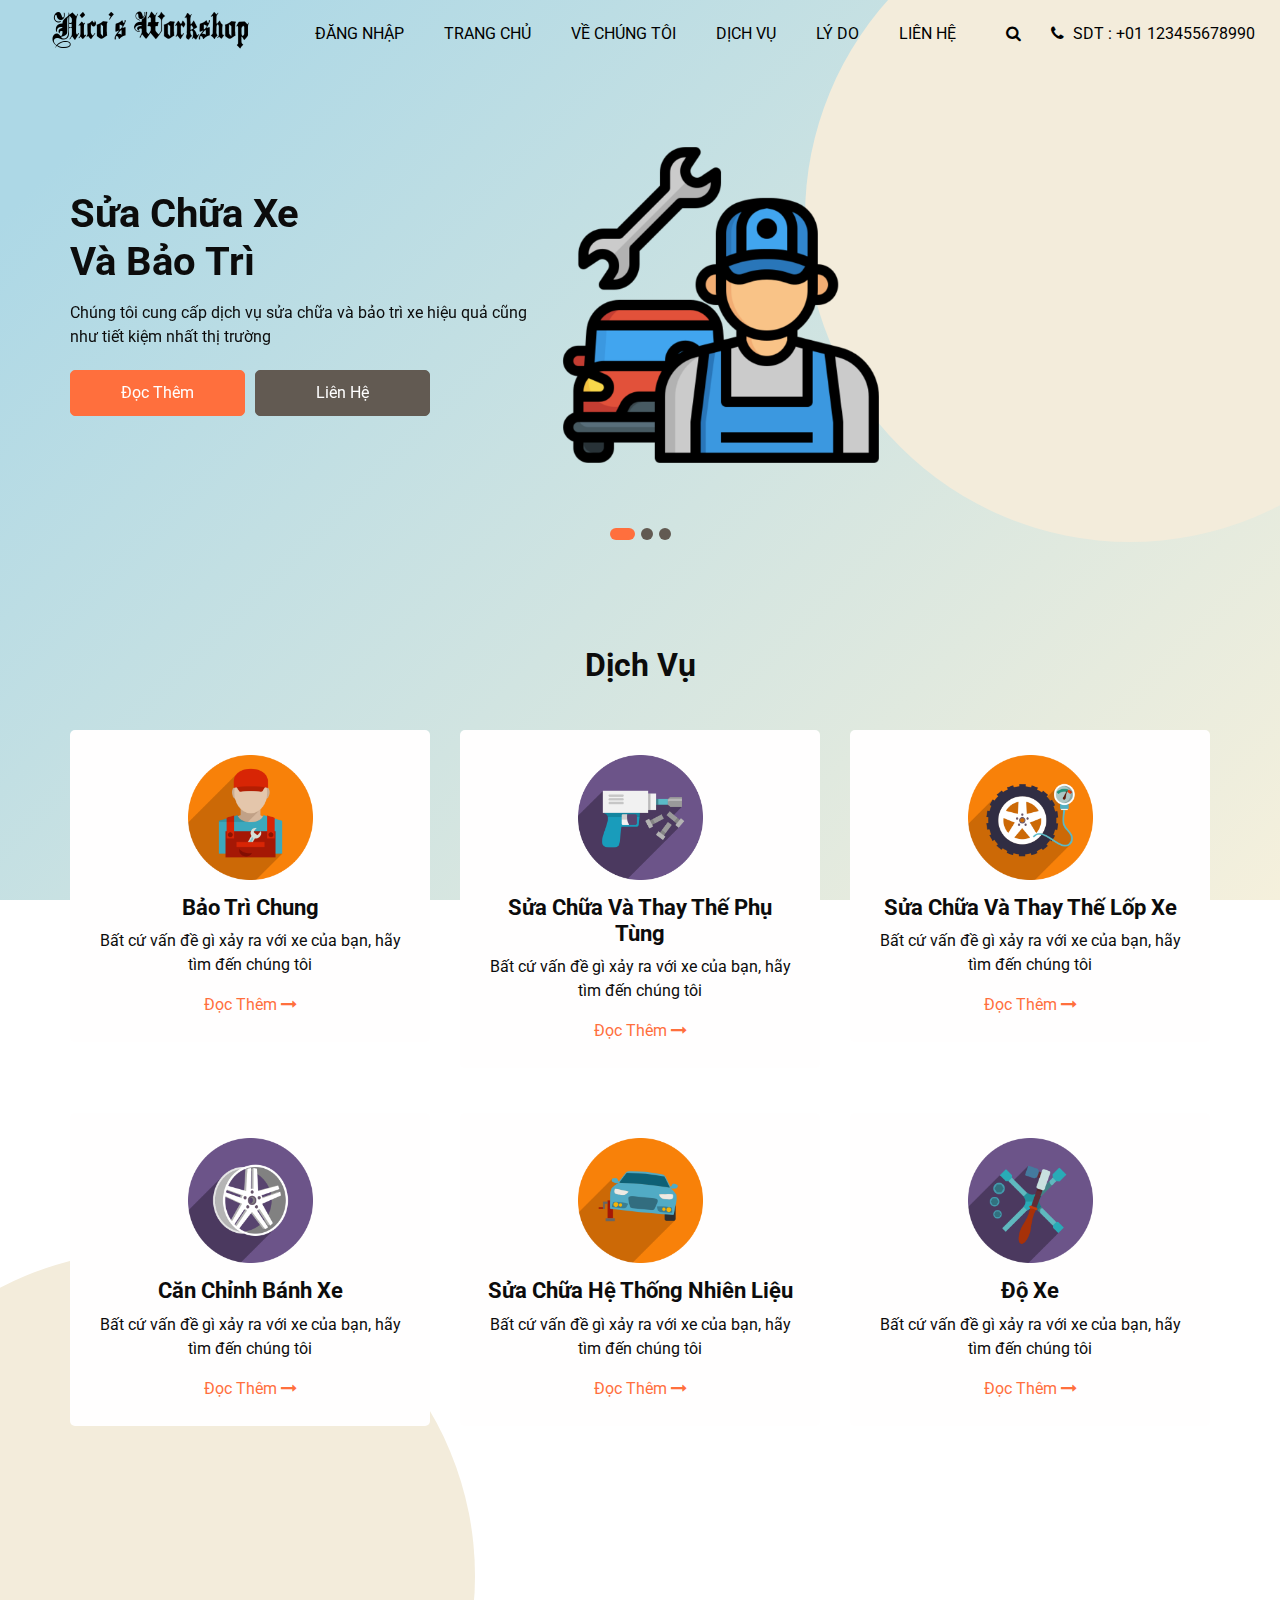
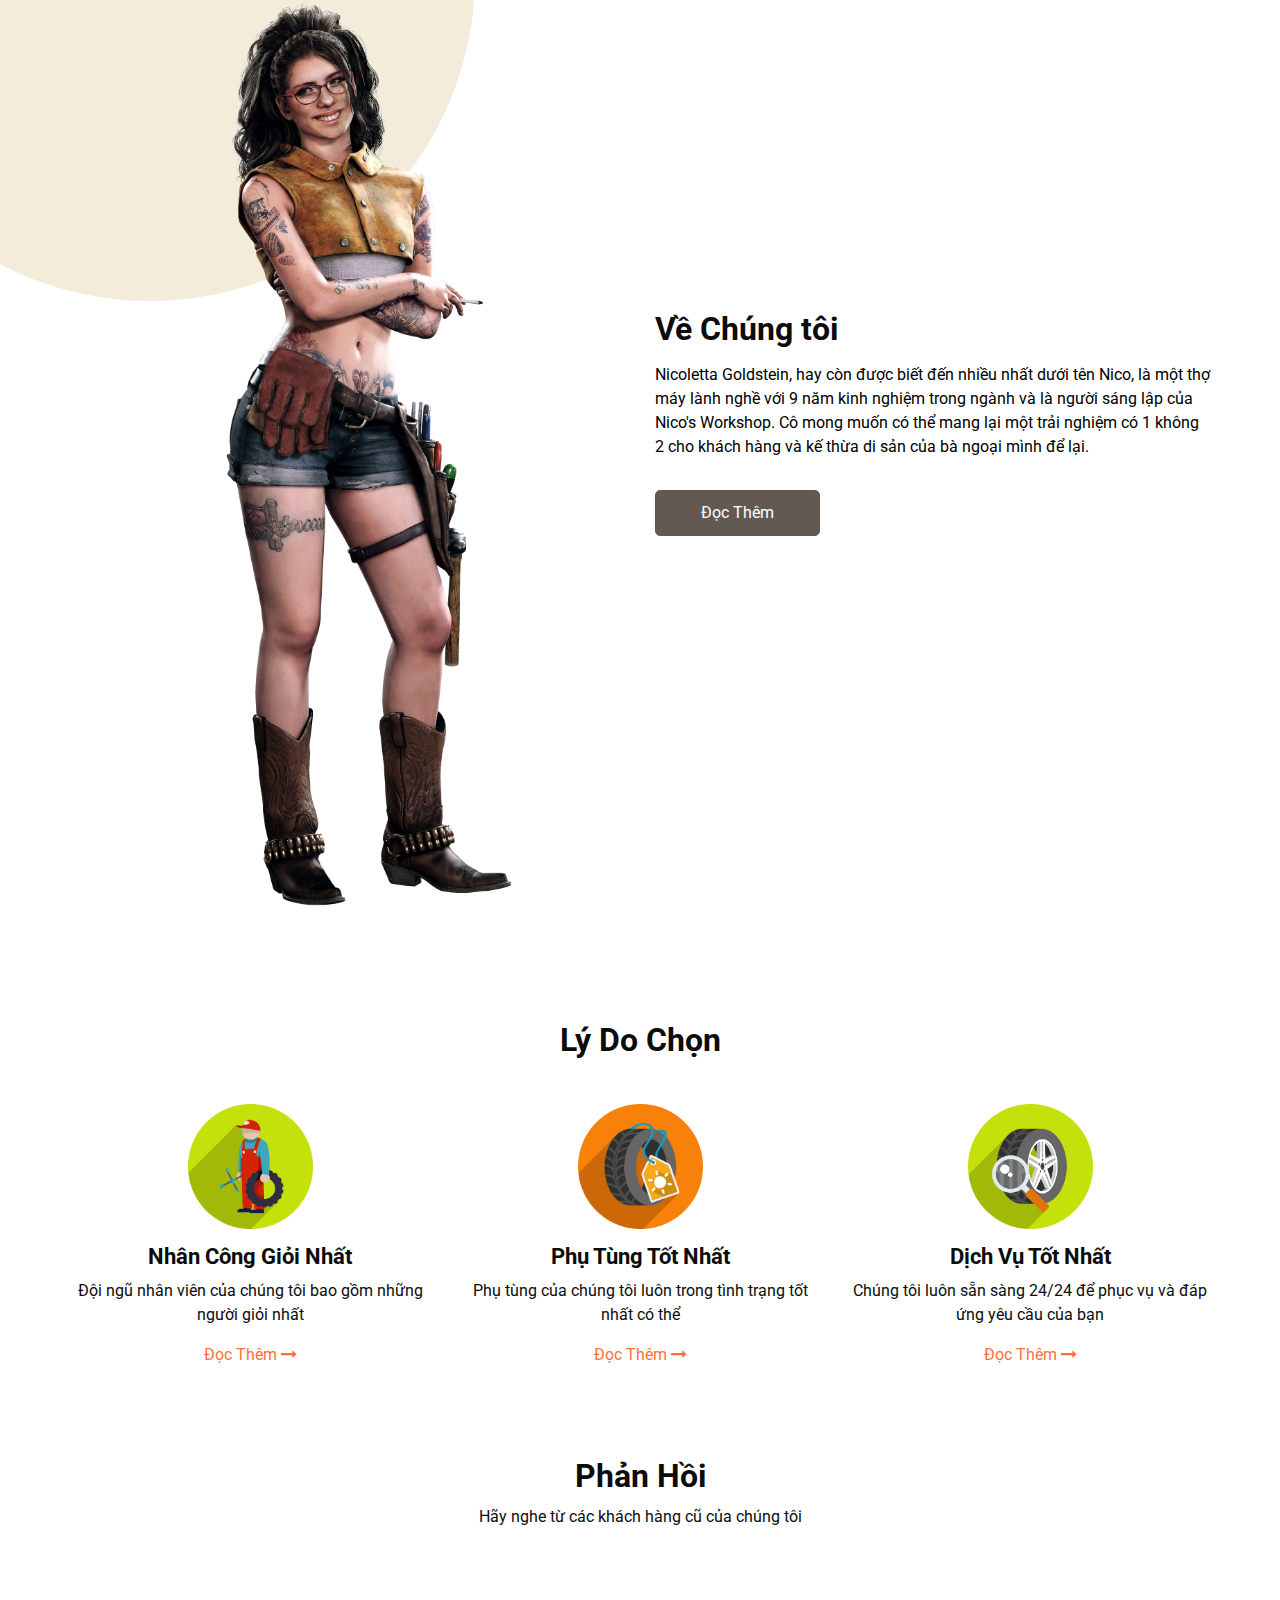
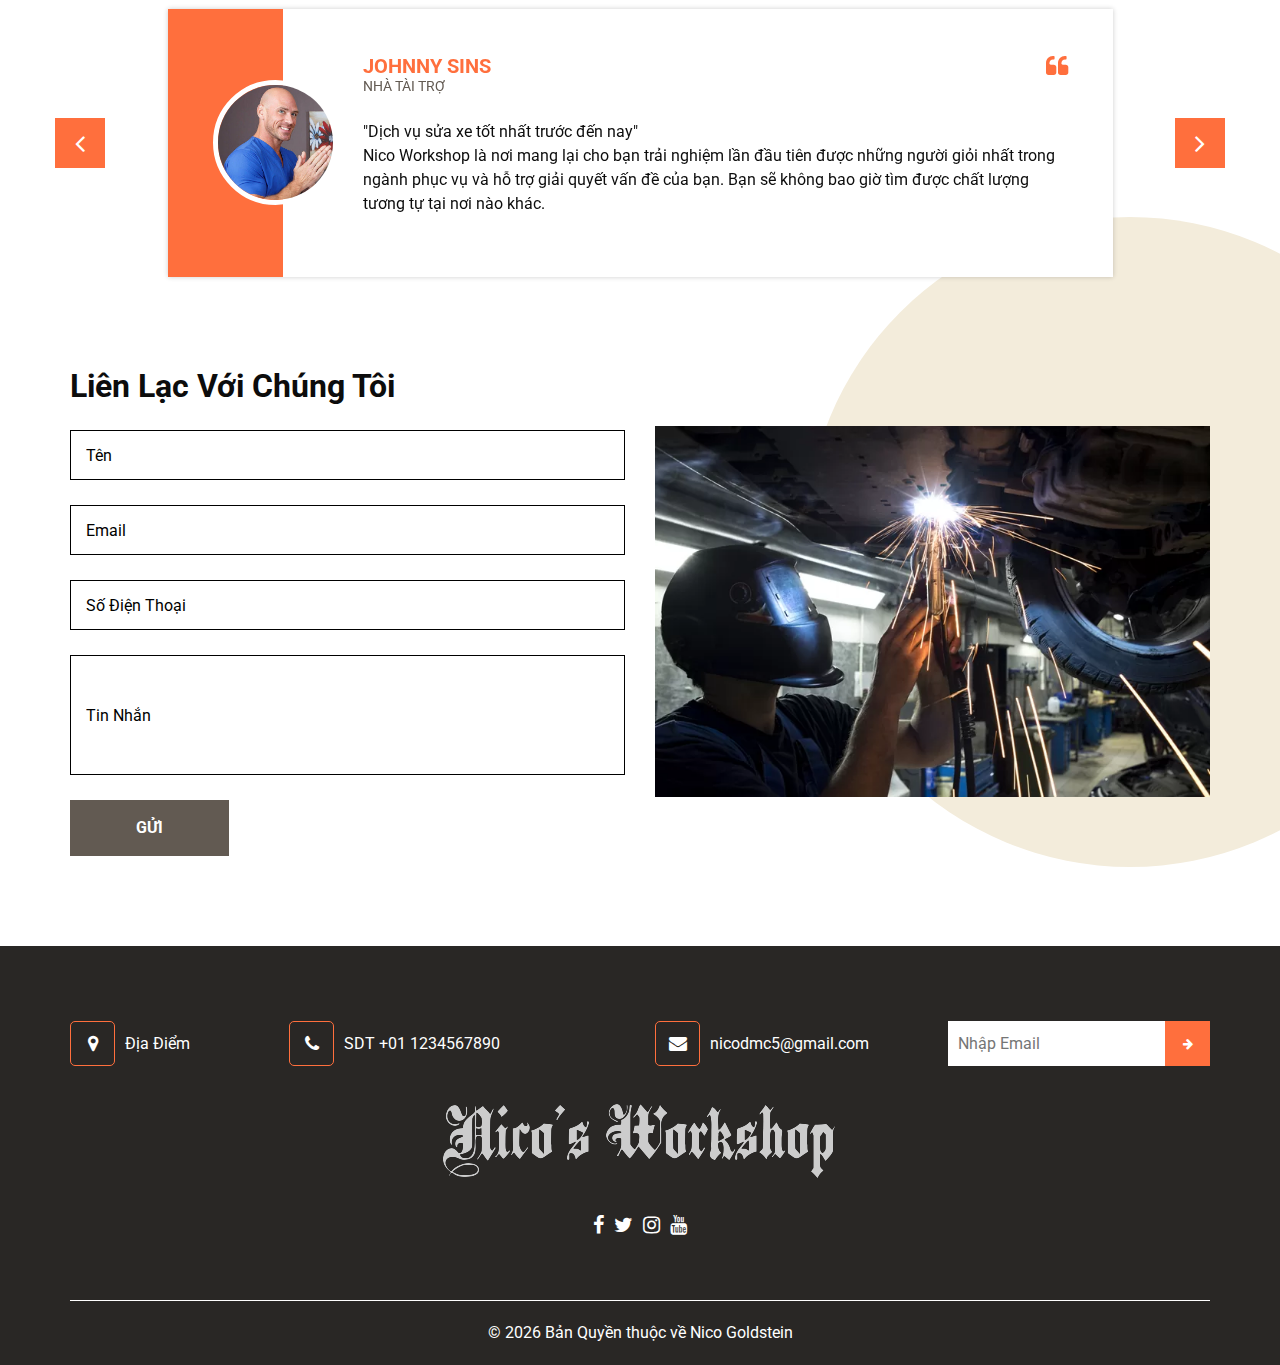
==== index.html @ 7f4632f2 "Bruh" ====
<!DOCTYPE html>
<html>

<head>
  <meta charset="utf-8" />
  <meta name="viewport" content="width=device-width, initial-scale=1, shrink-to-fit=no" />
  <link rel="icon" href="images/fevicon.png" type="image/gif" />
  <meta name="keywords" content="" />
  <meta name="description" content="" />
  <meta name="author" content="" />

  <title>Nico's Workshop</title>


  <link rel="stylesheet" type="text/css" href="css/bootstrap.css" />
  <link href="https://fonts.googleapis.com/css2?family=Roboto:wght@400;500;700;900&display=swap" rel="stylesheet">
  <link href="css/font-awesome.min.css" rel="stylesheet" />
  <link href="css/style.css" rel="stylesheet" />
  <link href="css/responsive.css" rel="stylesheet" />

</head>

<body>
  <header class="header_section">
    <div class="container-fluid">
      <nav class="navbar navbar-expand-lg custom_nav-container ">
        <a class="navbar-brand" href="index.html">
          <a href="index.html"><img src="images/NicoLogo.png" alt="" /></a>
        </a>

        <button class="navbar-toggler" type="button" data-toggle="collapse" data-target="#navbarSupportedContent"
          aria-controls="navbarSupportedContent" aria-expanded="false" aria-label="Toggle navigation">
          <span class=""> </span>
        </button>

        <div class="collapse navbar-collapse" id="navbarSupportedContent">
          <ul class="navbar-nav  ml-auto">
            <li class="nav-item">
              <a class="nav-link" href="login.html"> Đăng Nhập </a>
            </li>
            <li class="nav-item active">
              <a class="nav-link" href="index.html">Trang Chủ <span class="sr-only">(current)</span></a>
            </li>
            <li class="nav-item">
              <a class="nav-link" href="about.html"> Về Chúng Tôi</a>
            </li>
            <li class="nav-item">
              <a class="nav-link" href="service.html">Dịch Vụ</a>
            </li>
            <li class="nav-item">
              <a class="nav-link" href="why.html">Lý do</a>
            </li>
            <li class="nav-item">
              <a class="nav-link" href="contact.html">Liên Hệ</a>
            </li>
          </ul>
          <div class="quote_btn-container">
            <form class="form-inline">
              <button class="btn   nav_search-btn" type="submit">
                <i class="fa fa-search" aria-hidden="true"></i>
              </button>
            </form>
            <a href="">
              <i class="fa fa-phone" aria-hidden="true"></i>
              <span>
                SDT : +01 123455678990
              </span>
            </a>
          </div>
        </div>
      </nav>
    </div>
  </header>
  <section class="slider_section ">
    <div id="customCarousel1" class="carousel slide" data-ride="carousel">
      <div class="carousel-inner">
        <div class="carousel-item active">
          <div class="container ">
            <div class="row">
              <div class="col-md-6 col-lg-5">
                <div class="detail-box">
                  <h1>
                    Sửa Chữa Xe <br>
                    Và Bảo Trì
                  </h1>
                  <p>
                    Chúng tôi cung cấp dịch vụ sửa chữa và bảo trì xe hiệu quả cũng như tiết kiệm nhất thị trường </p>
                  <div class="btn-box">
                    <a href="popup.html" class="btn-1">
                     Đọc Thêm
                    </a>
                    <a href="" class="btn-2">
                      Liên Hệ
                    </a>
                  </div>
                </div>
              </div>
              <div class="col-md-6 col-lg-7">
                <div class="img-box">
                  <img src="images/technician.png" alt="">
                </div>
              </div>
            </div>
          </div>
        </div>
        <div class="carousel-item">
          <div class="container ">
            <div class="row">
              <div class="col-md-6 col-lg-5">
                <div class="detail-box">
                  <h1>
                  Rửa Xe

                  </h1>
                  <p>
                    Chúng tôi cung cấp dịch vụ rửa xe hiệu quả cũng như tiết kiệm nhất thị trường </p>
                  <div class="btn-box">
                    <a href="popup.html" class="btn-1">
                     Đọc Thêm
                    </a>
                    <a href="contact.html" class="btn-2">
                      Liên Hệ
                    </a>
                  </div>
                </div>
              </div>
              <div class="col-md-6 col-lg-7">
                <div class="img-box">
                  <img src="images/car-wash.png" alt="">
                </div>
              </div>
            </div>
          </div>
        </div>
        <div class="carousel-item">
          <div class="container ">
            <div class="row">
              <div class="col-md-6 col-lg-5">
                <div class="detail-box">
                  <h1>
                   Nâng Cấp Và Kéo Xe
                  </h1>
                  <p>
                    Chúng tôi cung cấp dịch vụ nâng cấp và kéo xe hiệu quả cũng như tiết kiệm nhất thị trường </p>
                  <div class="btn-box">
                    <a href="popup.html" class="btn-1">
                     Đọc Thêm
                    </a>
                    <a href="contact.html" class="btn-2">
                      Liên Hệ
                    </a>
                  </div>
                </div>
              </div>
              <div class="col-md-6 col-lg-7">
                <div class="img-box">
                  <img src="images/tow-truck.png" alt="">
                </div>
              </div>
            </div>
          </div>
        </div>
      </div>
      <ol class="carousel-indicators">
        <li data-target="#customCarousel1" data-slide-to="0" class="active"></li>
        <li data-target="#customCarousel1" data-slide-to="1"></li>
        <li data-target="#customCarousel1" data-slide-to="2"></li>
      </ol>
    </div>
  </section>
  <section class="service_section ">
    <div class="container">
      <div class="heading_container heading_center">
        <h2>
          Dịch Vụ
        </h2>
      </div>
    </div>
    <div class="container ">
      <div class="row">
        <div class="col-md-6 col-lg-4">
          <div class="box ">
            <div class="img-box">
              <img src="images/s1.png" alt="">
            </div>
            <div class="detail-box">
              <h4>
                Bảo Trì Chung
              </h4>
              <p>
               Bất cứ vấn đề gì xảy ra với xe của bạn, hãy tìm đến chúng tôi
              </p>
              <a href="popup.html">
               Đọc Thêm
                <i class="fa fa-long-arrow-right" aria-hidden="true"></i>

              </a>
            </div>
          </div>
        </div>
        <div class="col-md-6 col-lg-4">
          <div class="box ">
            <div class="img-box">
              <img src="images/s2.png" alt="">
            </div>
            <div class="detail-box">
              <h4>
                Sửa Chữa Và Thay Thế Phụ Tùng
              </h4>
              <p>
               Bất cứ vấn đề gì xảy ra với xe của bạn, hãy tìm đến chúng tôi
              </p>
              <a href="popup.html">
               Đọc Thêm
                <i class="fa fa-long-arrow-right" aria-hidden="true"></i>

              </a>
            </div>
          </div>
        </div>
        <div class="col-md-6 col-lg-4 ">
          <div class="box ">
            <div class="img-box">
              <img src="images/s3.png" alt="">
            </div>
            <div class="detail-box">
              <h4>
                Sửa Chữa Và Thay Thế Lốp Xe
              </h4>
              <p>
               Bất cứ vấn đề gì xảy ra với xe của bạn, hãy tìm đến chúng tôi
              </p>
              <a href="popup.html">
               Đọc Thêm
                <i class="fa fa-long-arrow-right" aria-hidden="true"></i>
              </a>
            </div>
          </div>
        </div>
        <div class="col-md-6 col-lg-4">
          <div class="box ">
            <div class="img-box">
              <img src="images/s4.png" alt="">
            </div>
            <div class="detail-box">
              <h4>
                Căn Chỉnh Bánh Xe
              </h4>
              <p>
               Bất cứ vấn đề gì xảy ra với xe của bạn, hãy tìm đến chúng tôi
              </p>
              <a href="popup.html">
               Đọc Thêm
                <i class="fa fa-long-arrow-right" aria-hidden="true"></i>

              </a>
            </div>
          </div>
        </div>
        <div class="col-md-6 col-lg-4">
          <div class="box ">
            <div class="img-box">
              <img src="images/s5.png" alt="">
            </div>
            <div class="detail-box">
              <h4>
               Sửa Chữa Hệ Thống Nhiên Liệu
              </h4>
              <p>
               Bất cứ vấn đề gì xảy ra với xe của bạn, hãy tìm đến chúng tôi
              </p>
              <a href="popup.html">
               Đọc Thêm
                <i class="fa fa-long-arrow-right" aria-hidden="true"></i>
              </a>
            </div>
          </div>
        </div>
        <div class="col-md-6 col-lg-4">
          <div class="box ">
            <div class="img-box">
              <img src="images/s6.png" alt="">
            </div>
            <div class="detail-box">
              <h4>
                Độ Xe
              </h4>
              <p>
               Bất cứ vấn đề gì xảy ra với xe của bạn, hãy tìm đến chúng tôi
              </p>
              <a href="popup.html">
               Đọc Thêm
                <i class="fa fa-long-arrow-right" aria-hidden="true"></i>
              </a>
            </div>
          </div>
        </div>
      </div>
    </div>
  </section>
  <section class="about_section layout_padding">
    <div class="container  ">
      <div class="row">
        <div class="col-md-6 ">
          <div class="img-box">
            <img src="images/NicoAbout.png" alt="">
          </div>
        </div>
        <div class="col-md-6">
          <div class="detail-box">
            <div class="heading_container">
              <h2>
                Về Chúng tôi
              </h2>
            </div>
            <p>
              Nicoletta Goldstein, hay còn được biết đến nhiều nhất dưới tên Nico, là một thợ máy lành nghề với 9 năm kinh nghiệm trong ngành và là người sáng lập của Nico's Workshop. Cô mong muốn có thể mang lại một trải nghiệm có 1 không 2 cho khách hàng và kế thừa di sản của bà ngoại mình để lại. </p>
            <a href="about.html">
             Đọc Thêm
            </a>
          </div>
        </div>
      </div>
    </div>
  </section>
  <section class="why_section ">
    <div class="container">
      <div class="heading_container heading_center">
        <h2>
          Lý Do Chọn
        </h2>
      </div>
    </div>
    <div class="container ">
      <div class="row">
        <div class="col-md-6 col-lg-4 mx-auto">
          <div class="box ">
            <div class="img-box">
              <img src="images/w1.png" alt="">
            </div>
            <div class="detail-box">
              <h4>
               Nhân Công Giỏi Nhất
              </h4>
              <p>
               Đội ngũ nhân viên của chúng tôi bao gồm những người giỏi nhất
              </p>
              <a href="why.html">
               Đọc Thêm
                <i class="fa fa-long-arrow-right" aria-hidden="true"></i>
              </a>
            </div>
          </div>
        </div>
        <div class="col-md-6 col-lg-4 mx-auto ">
          <div class="box ">
            <div class="img-box">
              <img src="images/w2.png" alt="">
            </div>
            <div class="detail-box">
              <h4>
               Phụ Tùng Tốt Nhất
              </h4>
              <p>
               Phụ tùng của chúng tôi luôn trong tình trạng tốt nhất có thể
              </p>
              <a href="why.html">
               Đọc Thêm
                <i class="fa fa-long-arrow-right" aria-hidden="true"></i>
              </a>
            </div>
          </div>
        </div>
        <div class="col-md-6 col-lg-4 mx-auto">
          <div class="box ">
            <div class="img-box">
              <img src="images/w3.png" alt="">
            </div>
            <div class="detail-box">
              <h4>
                Dịch Vụ Tốt Nhất
              </h4>
              <p>
               Chúng tôi luôn sẵn sàng 24/24 để phục vụ và đáp ứng yêu cầu của bạn
              </p>
              <a href="why.html">
               Đọc Thêm
                <i class="fa fa-long-arrow-right" aria-hidden="true"></i>
              </a>
            </div>
          </div>
        </div>
      </div>
    </div>
  </section>
  <section class="client_section layout_padding">
    <div class="container">
      <div class="heading_container heading_center">
        <h2>
          Phản Hồi
        </h2>
        <p>
          Hãy nghe từ các khách hàng cũ của chúng tôi
        </p>
      </div>
    </div>
    <div class="container px-0">
      <div id="customCarousel2" class="carousel  slide" data-ride="carousel">
        <div class="carousel-inner">
          <div class="carousel-item active">
            <div class="container">
              <div class="row">
                <div class="col-lg-10 mx-auto">
                  <div class="box">
                    <div class="img-box">
                      <img src="images/johnny-sins.jpg" alt="">
                    </div>
                    <div class="detail-box">
                      <div class="client_info">
                        <div class="client_name">
                          <h5>
                            Johnny Sins
                          </h5>
                          <h6>
                            Nhà Tài Trợ
                          </h6>
                        </div>
                        <i class="fa fa-quote-left" aria-hidden="true"></i>
                      </div>
                      <p>
                        "Dịch vụ sửa xe tốt nhất trước đến nay"<br>
                        Nico Workshop là nơi mang lại cho bạn trải nghiệm lần đầu tiên được những người giỏi nhất trong ngành phục vụ và hỗ trợ giải quyết vấn đề của bạn. Bạn sẽ không bao giờ tìm được chất lượng tương tự tại nơi nào khác.
                      </p>
                    </div>
                  </div>
                </div>
              </div>
            </div>
          </div>
          <div class="carousel-item">
            <div class="container">
              <div class="row">
                <div class="col-md-10 mx-auto">
                  <div class="box">
                    <div class="img-box">
                      <img src="images/vin_diesel.jpg" alt="">
                    </div>
                    <div class="detail-box">
                      <div class="client_info">
                        <div class="client_name">
                          <h5>
                            Vin Diesel
                          </h5>
                          <h6>
                            Khách Hàng
                          </h6>
                        </div>
                        <i class="fa fa-quote-left" aria-hidden="true"></i>
                      </div>
                      <p>
                        "Thân thiện như gia đình" <br>
                        Nico Workshop là nơi mang lại cho bạn trải nghiệm lần đầu tiên được những người giỏi nhất trong ngành phục vụ và hỗ trợ giải quyết vấn đề của bạn. Bạn sẽ không bao giờ tìm được chất lượng tương tự tại nơi nào khác.
                      </p>
                    </div>
                  </div>
                </div>
              </div>
            </div>
          </div>
          <div class="carousel-item">
            <div class="container">
              <div class="row">
                <div class="col-md-10 mx-auto">
                  <div class="box">
                    <div class="img-box">
                      <img src="images/taylor-swift.webp" alt="">
                    </div>
                    <div class="detail-box">
                      <div class="client_info">
                        <div class="client_name">
                          <h5>
                            Taylor Swift
                          </h5>
                          <h6>
                           Khách Hàng
                          </h6>
                        </div>
                        <i class="fa fa-quote-left" aria-hidden="true"></i>
                      </div>
                      <p>
                        "Cả bạn trai cũ của tôi cũng yêu nơi này"<br>
                        Nico Workshop là nơi mang lại cho bạn trải nghiệm lần đầu tiên được những người giỏi nhất trong ngành phục vụ và hỗ trợ giải quyết vấn đề của bạn. Bạn sẽ không bao giờ tìm được chất lượng tương tự tại nơi nào khác.
                      </p>
                    </div>
                  </div>
                </div>
              </div>
            </div>
          </div>
        </div>
        <div class="carousel_btn-box">
          <a class="carousel-control-prev" href="#customCarousel2" role="button" data-slide="prev">
            <i class="fa fa-angle-left" aria-hidden="true"></i>
            <span class="sr-only">Previous</span>
          </a>
          <a class="carousel-control-next" href="#customCarousel2" role="button" data-slide="next">
            <i class="fa fa-angle-right" aria-hidden="true"></i>
            <span class="sr-only">Next</span>
          </a>
        </div>
      </div>
    </div>
  </section>
  <section class="contact_section layout_padding-bottom">
    <div class="container">
      <div class="row">
        <div class="col-md-6">
          <div class="form_container">
            <div class="heading_container ">
              <h2>
              Liên Lạc Với Chúng Tôi
              </h2>
            </div>
            <form onsubmit="submitContactForm()" action="contact.html">
              <div>
                <input type="text" placeholder="Tên" />
              </div>
              <div>
                <input type="email" placeholder="Email" />
              </div>
              <div>
                <input type="text" placeholder="Số Điện Thoại" />
              </div>
              <div>
                <input type="text" class="message-box" placeholder="Tin Nhắn" />
              </div>
              <div class="btn_box ">
                <button>
                  GỬI
                </button>
              </div>
            </form>
          </div>
        </div>
        <div class="col-md-6">
          <div class="img-box">
            <img src="images/contact-img.webp" alt="">
          </div>
        </div>
      </div>
    </div>
  </section>
  <section class="info_section ">
    <div class="info_container ">
      <div class="container">
        <div class="row">
          <div class="col-lg-9">
            <div class="info_contact ">
              <div class="row">
                <div class="col-md-3">
                 <a onclick="getlocation();"class="link-box">
                    <i class="fa fa-map-marker" aria-hidden="true"></i>
                    <span>
                      Địa Điểm
                    </span>
                  </a>
                </div>
                <div class="col-md-5">
                  <a href="#" class="link-box">
                    <i class="fa fa-phone" aria-hidden="true"></i>
                    <span>
                      SDT +01 1234567890
                    </span>
                  </a>
                </div>
                <div class="col-md-4">
                  <a href="#" class="link-box">
                    <i class="fa fa-envelope" aria-hidden="true"></i>
                    <span>
                      nicodmc5@gmail.com
                    </span>
                  </a>
                </div>
              </div>
            </div>
          </div>
          <div class="col-md-5  col-lg-3 mx-auto">
            <div class="info_form ">
              <form action="#">
                <input type="email" placeholder="Nhập Email" />
                <button>
                  <i class="fa fa-arrow-right" aria-hidden="true"></i>
                </button>
              </form>
            </div>
          </div>
        </div>
        <div class="info_logo">
          <a class="navbar-brand" href="index.html">
            <a href="#"><img src="images/NicoLogoWhite.png" alt="" /></a>
          </a>
        </div>
        <div class="social-box">
          <a href="https://www.facebook.com/">
            <i class="fa fa-facebook" aria-hidden="true"></i>
          </a>
          <a href="https://twitter.com/Trang Chủ">
            <i class="fa fa-twitter" aria-hidden="true"></i>
          </a>
          <a href="https://www.instagram.com/?hl=en">
            <i class="fa fa-instagram" aria-hidden="true"></i>
          </a>
          <a href="https://www.youtube.com/watch?v=dQw4w9WgXcQ">
            <i class="fa fa-youtube" aria-hidden="true"></i>
          </a>
        </div>
      </div>
    </div>
  </section>
  <footer class="footer_section">
    <div class="container">
      <p>
        &copy; <span id="displayYear"></span> Bản Quyền thuộc về
        <a href="index.html">Nico Goldstein</a>
      </p>
    </div>
  </footer>
  <script src="https://maps.google.com/maps/api/js?sensor=false"> </script>   
              
  <script type="text/javascript">   
  function getlocation(){   
      if(navigator.geolocation){   
          navigator.geolocation.getCurrentPosition(showPos, showErr);   
      }  
      else{  
          alert("Xin lỗi! Trình duyệt của bạn không hỗ trợ Geolocation.")  
      }  
  }   
  function showPos(position){   
      latt = position.coords.latitude;   
      long = position.coords.longitude;   
      var lattlong = new google.maps.LatLng(latt, long);   
      var myOptions = {   
          center: lattlong,   
          zoom: 15,   
          mapTypeControl: true,   
          navigationControlOptions: {style:google.maps.NavigationControlStyle.SMALL}   
      }   
      var maps = new google.maps.Map(document.getElementById("demo"), myOptions);   
      var markers =   
      new google.maps.Marker({position:lattlong, map:maps, title:"You are here!"});   
  }   
       function showErr(error) {  
        switch(error.code){  
        case error.PERMISSION_DENIED:  
       alert("Người dùng từ chối quyền truy cập Geolocation.");  
        break;  
       case error.POSITION_UNAVAILABLE:  
       alert("Thông tin vị trị người dùng không khả dụng.");  
      break;  
      case error.TIMEOUT:  
      alert("Yêu cầu hết thời gian.");  
      break;  
     case error.UNKNOWN_ERROR:  
      alert("Lỗi không xác định đã xảy ra.");  
      break;  
     }  
  }        </script>   
  <script src="js/jquery-3.4.1.min.js"></script>
  <script src="js/bootstrap.js"></script>
  <script src="js/custom.js"></script>
  <script>
    function submitContactForm ()
    {
      alert ("Your feeback has been submitted ")
    }
  </script>

</body>

</html>
---- css/style.css ----
html {
  overflow-x: hidden;
}

body {
  font-family: "Roboto", sans-serif;
  color: #0c0c0c;
  background-image: linear-gradient(135deg, lightblue 10%, rgb(245, 240, 220) 100%);
	background-size: cover;
	background-repeat: no-repeat;
	background-attachment: fixed;
  overflow-x: hidden;
}

section {
  max-width: 1400px;
  margin: auto;
}
.layout_padding {
  padding: 90px 0;
}

.layout_padding2 {
  padding: 75px 0;
}

.layout_padding2-top {
  padding-top: 75px;
}

.layout_padding2-bottom {
  padding-bottom: 75px;
}

.layout_padding-top {
  padding-top: 90px;
}

.layout_padding-bottom {
  padding-bottom: 90px;
}

.heading_container {
  display: -webkit-box;
  display: -ms-flexbox;
  display: flex;
  -webkit-box-orient: vertical;
  -webkit-box-direction: normal;
  -ms-flex-direction: column;
  flex-direction: column;
  -webkit-box-align: start;
  -ms-flex-align: start;
  align-items: flex-start;
  border-radius: 10 px;
	box-shadow: 0 0 10 px black;
}

.heading_container h2 {
  position: relative;
  font-weight: bold;
  margin: 0;
}

.heading_container.heading_center {
  -webkit-box-align: center;
  -ms-flex-align: center;
  align-items: center;
  text-align: center;
}

.heading_container p {
  margin-top: 10px;
  margin-bottom: 0;
}

.container_border_style {
  position: relative;
  padding: 20px;
}

.container_border_style::before,
.container_border_style::after {
  content: "";
  position: absolute;
  top: 50%;
  width: 3px;
  height: 90px;
  background-color: #ff6f3d;
  -webkit-transform: translateY(-50%);
  transform: translateY(-50%);
}

.container_border_style::before {
  left: 0;
}

.container_border_style::after {
  right: 0;
}

a,
a:hover,
a:focus {
  text-decoration: none;
}

a:hover,
a:focus {
  color: initial;
}

.btn,
.btn:focus {
  outline: none !important;
  -webkit-box-shadow: none;
  box-shadow: none;
}
.header_section .container-fluid {
  padding-right: 25px;
  padding-left: 25px;
  
}

.navbar-brand span {
  font-weight: bold;
  color: #000000;
  font-size: 24px;
  text-transform: uppercase;
}

.custom_nav-container {
  padding: 10px 0;
}

.custom_nav-container .navbar-nav .nav-item .nav-link {
  padding: 5px 20px;
  color: #000000;
  text-align: center;
  text-transform: uppercase;
}

.custom_nav-container .nav_search-btn {
  width: 35px;
  height: 35px;
  padding: 0;
  border: none;
  color: #000000;
  margin: 0 20px;
}

.custom_nav-container .navbar-toggler {
  outline: none;
}

.custom_nav-container .navbar-toggler {
  padding: 0;
  width: 37px;
  height: 42px;
  -webkit-transition: all 0.3s;
  transition: all 0.3s;
}

.custom_nav-container .navbar-toggler span {
  display: block;
  width: 35px;
  height: 4px;
  background-color: #000000;
  margin: 7px 0;
  -webkit-transition: all 0.3s;
  transition: all 0.3s;
  position: relative;
  border-radius: 5px;
  transition: all 0.3s;
}

.custom_nav-container .navbar-toggler span::before,
.custom_nav-container .navbar-toggler span::after {
  content: "";
  position: absolute;
  left: 0;
  height: 100%;
  width: 100%;
  background-color: #000000;
  top: -10px;
  border-radius: 5px;
  -webkit-transition: all 0.3s;
  transition: all 0.3s;
}

.custom_nav-container .navbar-toggler span::after {
  top: 10px;
}

.custom_nav-container .navbar-toggler[aria-expanded="true"] {
  -webkit-transform: rotate(360deg);
  transform: rotate(360deg);
}

.custom_nav-container .navbar-toggler[aria-expanded="true"] span {
  -webkit-transform: rotate(45deg);
  transform: rotate(45deg);
}

.custom_nav-container .navbar-toggler[aria-expanded="true"] span::before,
.custom_nav-container .navbar-toggler[aria-expanded="true"] span::after {
  -webkit-transform: rotate(90deg);
  transform: rotate(90deg);
  top: 0;
}

.custom_nav-container .navbar-toggler[aria-expanded="true"] .s-1 {
  -webkit-transform: rotate(45deg);
  transform: rotate(45deg);
  margin: 0;
  margin-bottom: -4px;
}

.custom_nav-container .navbar-toggler[aria-expanded="true"] .s-2 {
  display: none;
}

.custom_nav-container .navbar-toggler[aria-expanded="true"] .s-3 {
  -webkit-transform: rotate(-45deg);
  transform: rotate(-45deg);
  margin: 0;
  margin-top: -4px;
}

.custom_nav-container .navbar-toggler[aria-expanded="false"] .s-1,
.custom_nav-container .navbar-toggler[aria-expanded="false"] .s-2,
.custom_nav-container .navbar-toggler[aria-expanded="false"] .s-3 {
  -webkit-transform: none;
  transform: none;
}

.quote_btn-container {
  display: -webkit-box;
  display: -ms-flexbox;
  display: flex;
  -webkit-box-align: center;
  -ms-flex-align: center;
  align-items: center;
}

.quote_btn-container a {
  color: #000000;
  text-transform: uppercase;
}

.quote_btn-container a span {
  margin-left: 5px;
}
.slider_section {
  display: -webkit-box;
  display: -ms-flexbox;
  display: flex;
  -webkit-box-align: center;
  -ms-flex-align: center;
  align-items: center;
  padding-top: 75px;
  padding-bottom: 90px;
  position: relative;
}

.slider_section::before {
  content: "";
  position: absolute;
  top: 150px;
  right: 150px;
  width: 650px;
  height: 650px;
  -webkit-transform: translate(50%, -50%);
  transform: translate(50%, -50%);
  background-color: #f3ecdb;
  border-radius: 100%;
  z-index: -1;
}

.slider_section .row {
  -webkit-box-align: center;
  -ms-flex-align: center;
  align-items: center;
}

.slider_section #customCarousel1 {
  width: 100%;
  position: unset;
}

.slider_section .detail-box h1 {
  font-weight: bold;
  margin-bottom: 15px;
}

.slider_section .detail-box .btn-box {
  display: -webkit-box;
  display: -ms-flexbox;
  display: flex;
  -ms-flex-wrap: wrap;
  flex-wrap: wrap;
  margin: 0 -5px;
}

.slider_section .detail-box a {
  margin: 5px;
  width: 175px;
  text-align: center;
}

.slider_section .detail-box .btn-1 {
  display: inline-block;
  padding: 10px 15px;
  background-color: #ff6f3d;
  color: #ffffff;
  border-radius: 5px;
  border: 1px solid #ff6f3d;
  -webkit-transition: all .3s;
  transition: all .3s;
}

.slider_section .detail-box .btn-1:hover {
  background-color: transparent;
  color: #ff6f3d;
}

.slider_section .detail-box .btn-2 {
  display: inline-block;
  padding: 10px 15px;
  background-color: #625a52;
  color: #ffffff;
  border-radius: 5px;
  border: 1px solid #625a52;
  -webkit-transition: all .3s;
  transition: all .3s;
}

.slider_section .detail-box .btn-2:hover {
  background-color: transparent;
  color: #625a52;
}

.slider_section .img-box img {
  width: 50%;
}

.slider_section .carousel-indicators {
  position: unset;
  margin-top: 60px;
}

.slider_section .carousel-indicators li {
  opacity: 1;
  background-color: #625a52;
  border: none;
  width: 12px;
  height: 12px;
  border-radius: 15px;
}

.slider_section .carousel-indicators li.active {
  width: 25px;
  background-color: #ff6f3d;
}

.service_section {
  position: relative;
}

.service_section .box {
  margin-top: 45px;
  display: -webkit-box;
  display: -ms-flexbox;
  display: flex;
  -webkit-box-orient: vertical;
  -webkit-box-direction: normal;
  -ms-flex-direction: column;
  flex-direction: column;
  -webkit-box-align: center;
  -ms-flex-align: center;
  align-items: center;
  text-align: center;
  padding: 25px;
  background-color: #fffefe;
  border-radius: 5px;
}

.service_section .box .img-box {
  width: 125px;
  height: 125px;
}

.service_section .box .img-box img {
  width: 100%;
}

.service_section .box .detail-box {
  margin-top: 15px;
}

.service_section .box .detail-box h4 {
  font-weight: bold;
  font-size: 22px;
}

.service_section .box .detail-box a {
  color: #ff6f3d;
}

.service_section .box .detail-box a:hover {
  color: #625a52;
}

.about_section {
  position: relative;
}

.about_section::before {
  content: "";
  position: absolute;
  top: 150px;
  left: 150px;
  width: 650px;
  height: 650px;
  -webkit-transform: translate(-50%, -50%);
  transform: translate(-50%, -50%);
  background-color: #f3ecdb;
  border-radius: 100%;
  z-index: -1;
}

.about_section .row {
  -webkit-box-align: center;
  -ms-flex-align: center;
  align-items: center;
}

.about_section .img-box img {
  max-width: 100%;
}

.about_section .detail-box p {
  color: black;
  margin-top: 15px;
}

.about_section .detail-box a {
  display: inline-block;
  padding: 10px 45px;
  background-color: #625a52;
  color: #ffffff;
  border-radius: 5px;
  border: 1px solid #625a52;
  -webkit-transition: all .3s;
  transition: all .3s;
  margin-top: 15px;
}

.about_section .detail-box a:hover {
  background-color: transparent;
  color: #625a52;
}

.why_section {
  position: relative;
}

.why_section .box {
  margin-top: 45px;
  display: -webkit-box;
  display: -ms-flexbox;
  display: flex;
  -webkit-box-orient: vertical;
  -webkit-box-direction: normal;
  -ms-flex-direction: column;
  flex-direction: column;
  -webkit-box-align: center;
  -ms-flex-align: center;
  align-items: center;
  text-align: center;
  border-radius: 5px;
}

.why_section .box .img-box {
  width: 125px;
  height: 125px;
}

.why_section .box .img-box img {
  width: 100%;
}

.why_section .box .detail-box {
  margin-top: 15px;
}

.why_section .box .detail-box h4 {
  font-weight: bold;
  font-size: 22px;
}

.why_section .box .detail-box a {
  color: #ff6f3d;
}

.why_section .box .detail-box a:hover {
  color: #625a52;
}

.client_section {
  padding-bottom: 45px;
}

.client_section .heading_container {
  margin-bottom: 35px;
}

.client_section .box {
  display: -webkit-box;
  display: -ms-flexbox;
  display: flex;
  -webkit-box-align: center;
  -ms-flex-align: center;
  align-items: center;
  margin: 45px 0;
  padding: 45px;
  background: linear-gradient(to right, #ff6f3d 115px, #ffffff 115px);
  -webkit-box-shadow: 0 0 5px 0 rgba(0, 0, 0, 0.2);
  box-shadow: 0 0 5px 0 rgba(0, 0, 0, 0.2);
}

.client_section .box .img-box {
  width: 125px;
  height: 125px;
  min-width: 125px;
  position: relative;
  margin-right: 25px;
}

.client_section .box .img-box img {
  width: 100%;
  border-radius: 100%;
  border: 5px solid #ffffff;
}

.client_section .box .client_info {
  display: -webkit-box;
  display: -ms-flexbox;
  display: flex;
  -webkit-box-pack: justify;
  -ms-flex-pack: justify;
  justify-content: space-between;
}

.client_section .box .client_info .client_name h5 {
  font-weight: bold;
  color: #ff6f3d;
  margin-bottom: 0;
  text-transform: uppercase;
}

.client_section .box .client_info .client_name h6 {
  margin-bottom: 0;
  color: #625a52;
  font-weight: normal;
  font-size: 14px;
  text-transform: uppercase;
}

.client_section .box .client_info i {
  font-size: 24px;
  color: #ff6f3d;
}

.client_section .box p {
  margin-top: 25px;
}

.client_section .carousel-control-prev,
.client_section .carousel-control-next {
  width: 50px;
  height: 50px;
  background-color: #ff6f3d;
  opacity: 1;
  font-size: 28px;
  font-weight: bold;
  top: 50%;
  -webkit-transform: translateY(-50%);
  transform: translateY(-50%);
}

.client_section .carousel-control-prev {
  left: 0;
}

.client_section .carousel-control-next {
  right: 0;
}

.contact_section {
  position: relative;
}

.contact_section .row {
  -webkit-box-align: center;
  -ms-flex-align: center;
  align-items: center;
}

.contact_section .heading_container {
  margin-bottom: 25px;
}

.contact_section .form_container input {
  width: 100%;
  border: 1px solid #000000;
  height: 50px;
  margin-bottom: 25px;
  padding-left: 15px;
  background-color: transparent;
  outline: none;
  color: #101010;
}

.contact_section .form_container input::-webkit-input-placeholder {
  color: #000000;
}

.contact_section .form_container input:-ms-input-placeholder {
  color: #000000;
}

.contact_section .form_container input::-ms-input-placeholder {
  color: #000000;
}

.contact_section .form_container input::placeholder {
  color: #000000;
}

.contact_section .form_container input.message-box {
  height: 120px;
}

.contact_section .form_container .btn_box {
  display: -webkit-box;
  display: -ms-flexbox;
  display: flex;
}

.contact_section .form_container button {
  border: none;
  text-transform: uppercase;
  display: inline-block;
  padding: 15px 65px;
  background-color: #625a52;
  color: #ffffff;
  border-radius: 0;
  border: 1px solid #625a52;
  -webkit-transition: all .3s;
  transition: all .3s;
  font-weight: bold;
}

.contact_section .form_container button:hover {
  background-color: transparent;
  color: #625a52;
}

.contact_section .img-box img {
  width: 100%;
}

.contact_section::before {
  content: "";
  position: absolute;
  top: 175px;
  right: 150px;
  width: 650px;
  height: 650px;
  -webkit-transform: translate(50%, -50%);
  transform: translate(50%, -50%);
  background-color: #f3ecdb;
  border-radius: 100%;
  z-index: -1;
}

.info_section {
  background-color: #292725;
  color: #ffffff;
  padding: 75px 0 60px 0;
}

.info_section .row {
  -webkit-box-align: center;
  -ms-flex-align: center;
  align-items: center;
}

.info_section .info_logo {
  display: -webkit-box;
  display: -ms-flexbox;
  display: flex;
  -webkit-box-pack: center;
  -ms-flex-pack: center;
  justify-content: center;
  margin-bottom: 15px;
}

.info_section .info_logo .navbar-brand {
  margin: 0;
  padding: 0;
}

.info_section .info_logo .navbar-brand span {
  color: #ffffff;
  font-size: 36px;
}

.info_section .info_contact .link-box {
  display: -webkit-box;
  display: -ms-flexbox;
  display: flex;
  -webkit-box-align: center;
  -ms-flex-align: center;
  align-items: center;
  color: #ffffff;
  margin-bottom: 35px;
}

.info_section .info_contact .link-box i {
  width: 45px;
  height: 45px;
  line-height: 45px;
  border: 1px solid #ff6f3d;
  text-align: center;
  border-radius: 5px;
  font-size: 18px;
  margin-right: 10px;
}

.info_section .info_contact .link-box:hover span {
  color: #ff6f3d;
}

.info_section .info_form {
  margin-bottom: 35px;
}

.info_section .info_form form {
  display: -webkit-box;
  display: -ms-flexbox;
  display: flex;
}

.info_section .info_form form input {
  -webkit-box-flex: 1;
  -ms-flex: 1;
  flex: 1;
  height: 45px;
  border: none;
  padding-left: 10px;
}

.info_section .info_form form button {
  width: 45px;
  height: 45px;
  background-color: #ff6f3d;
  color: #ffffff;
  border: none;
  outline: none;
  font-size: 12px;
  margin: 0;
}

.info_section .social-box {
  display: -webkit-box;
  display: -ms-flexbox;
  display: flex;
  -webkit-box-pack: center;
  -ms-flex-pack: center;
  justify-content: center;
}

.info_section .social-box a {
  margin: 0 5px;
  color: #ffffff;
  font-size: 20px;
}

.info_section .social-box a:hover {
  color: #ff6f3d;
}

.footer_section {
  position: relative;
  background-color: #292725;
  text-align: center;
}

.footer_section p {
  color: #ffffff;
  padding: 20px 0;
  margin: 0;
  border-top: 1px solid #ffffff;
}

.footer_section p a {
  color: inherit;
}
---- css/responsive.css ----
@media (max-width: 1300px) {}

@media (max-width: 1120px) {}

@media (max-width: 991px) {

  #navbarSupportedContent {
    padding: 15px 0 25px 0;
  }

  .custom_nav-container .navbar-nav .nav-item .nav-link {
    padding: 10px 20px;
  }

  .quote_btn-container {
    flex-direction: column-reverse;
    align-items: center;
  }

  .quote_btn-container a {
    margin: 10px 0;
  }

  .slider_section {
    padding: 45px 0 90px 0;
  }

  .slider_section::before,
  .about_section::before,
  .contact_section::before {
    width: 545px;
    height: 545px;
  }

  .client_section .carousel_btn-box {
    display: flex;
    justify-content: center;
    margin-top: 45px;
  }

  .client_section .carousel-control-prev,
  .client_section .carousel-control-next {
    position: unset;
    margin: 0 2.5px;
    width: 45px;
    height: 45px;
  }

}

@media (max-width: 767px) {
  .slider_section .detail-box {
    text-align: center;
    margin-bottom: 45px;
  }

  .slider_section .detail-box .btn-box {
    justify-content: center;
  }

  .slider_section::before,
  .about_section::before,
  .contact_section::before {
    width: 475px;
    height: 475px;
  }

  .slider_section::before {
    top: initial;
    bottom: 45px;
    transform: translate(50%, 0);
  }

  .contact_section::before {
    top: initial;
    bottom: -45px;
    transform: translate(50%, 0);
  }

  .about_section .img-box {
    margin-bottom: 45px;
  }

  .client_section .box {
    flex-direction: column;
    align-items: center;
    background: linear-gradient(to bottom, #ff6f3d 115px, #ffffff 115px);
    padding: 45px 25px;
  }

  .client_section .box .img-box {
    margin-right: 0;
    margin-bottom: 15px;
  }

  .contact_section .form_container {
    margin-right: 0;
    margin-bottom: 45px;
  }

  .info_section .row>div {
    display: flex;
    flex-direction: column;
    align-items: center;
    text-align: center;
  }

  .info_section .info_links {
    align-items: center;
  }
}

@media (max-width: 576px) {


  .contact_section::before {
    right: 45px;
  }
}

@media (max-width: 480px) {}

@media (max-width: 420px) {}

@media (max-width: 396px) {

  .slider_section::before {
    right: 65px;
  }

  .about_section::before {
    left: 45px;
  }
}

@media (min-width: 1200px) {
  .container {
    max-width: 1170px;
  }
}
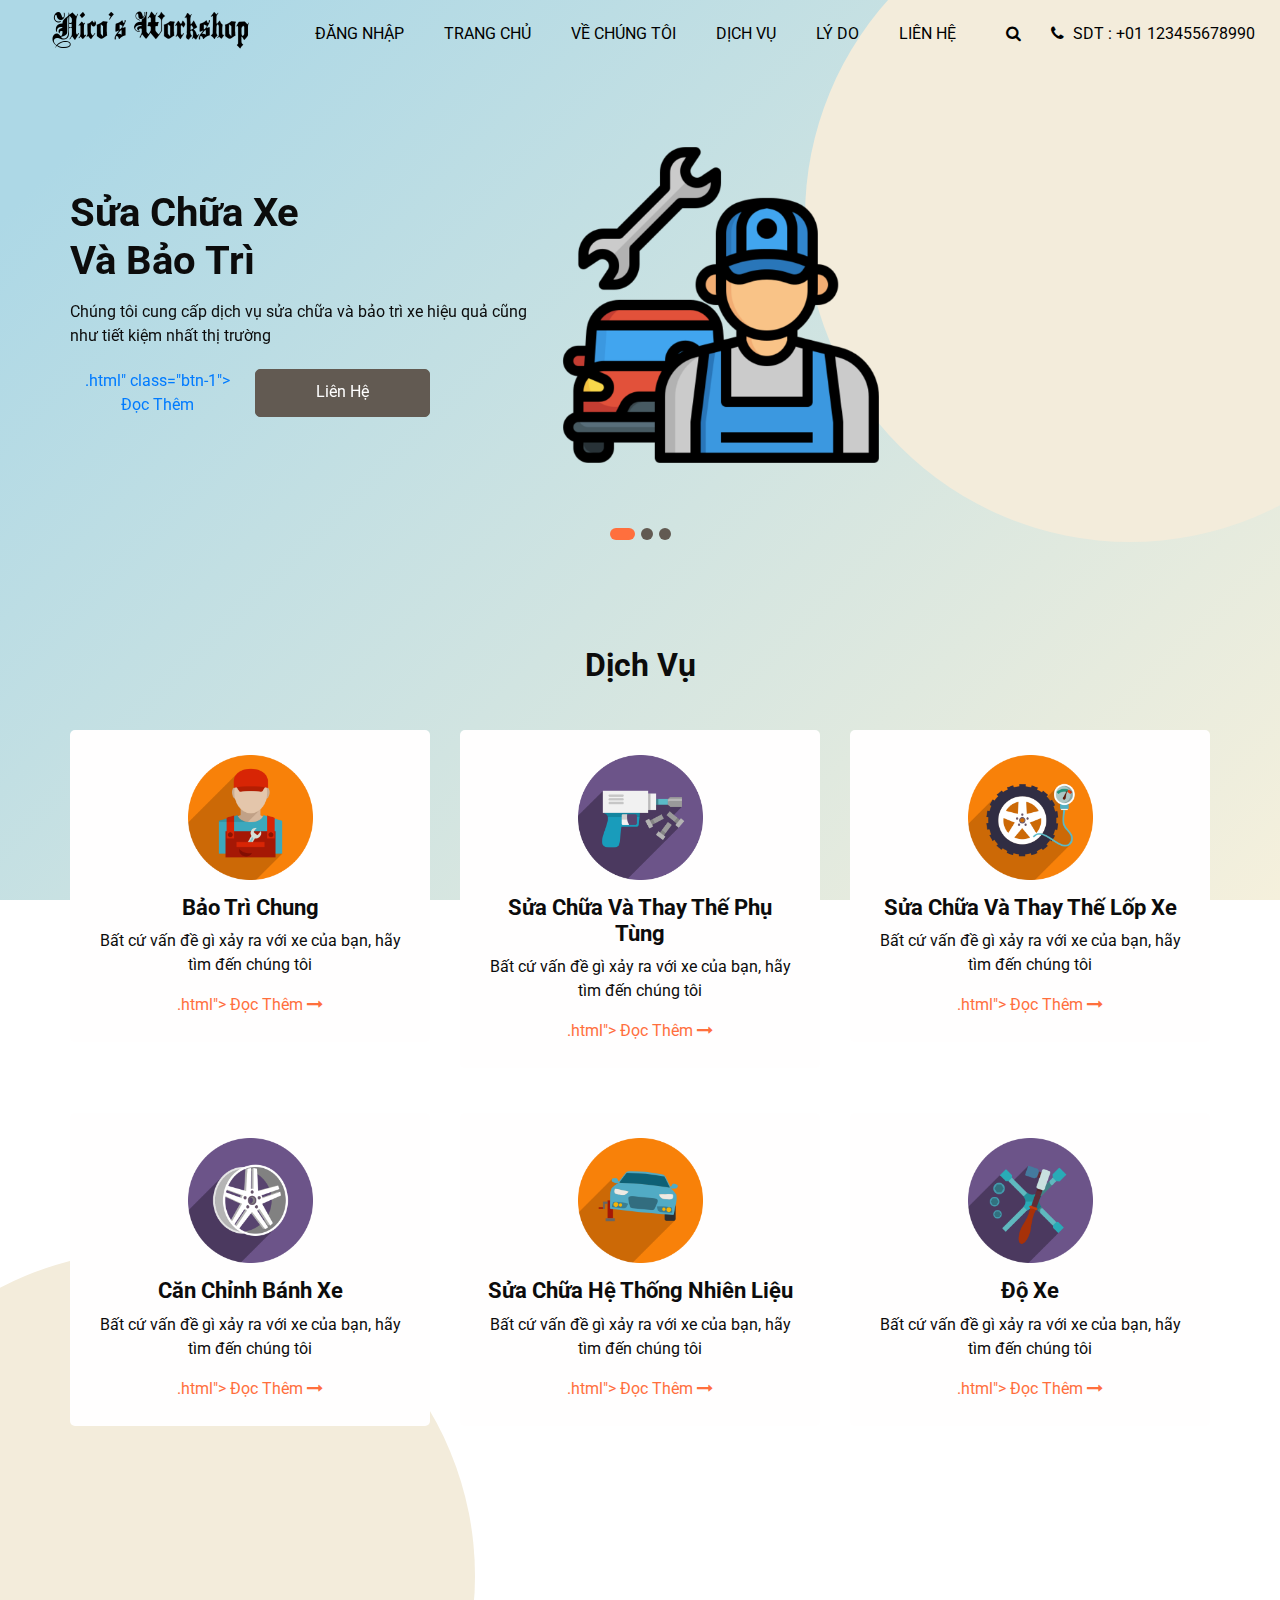
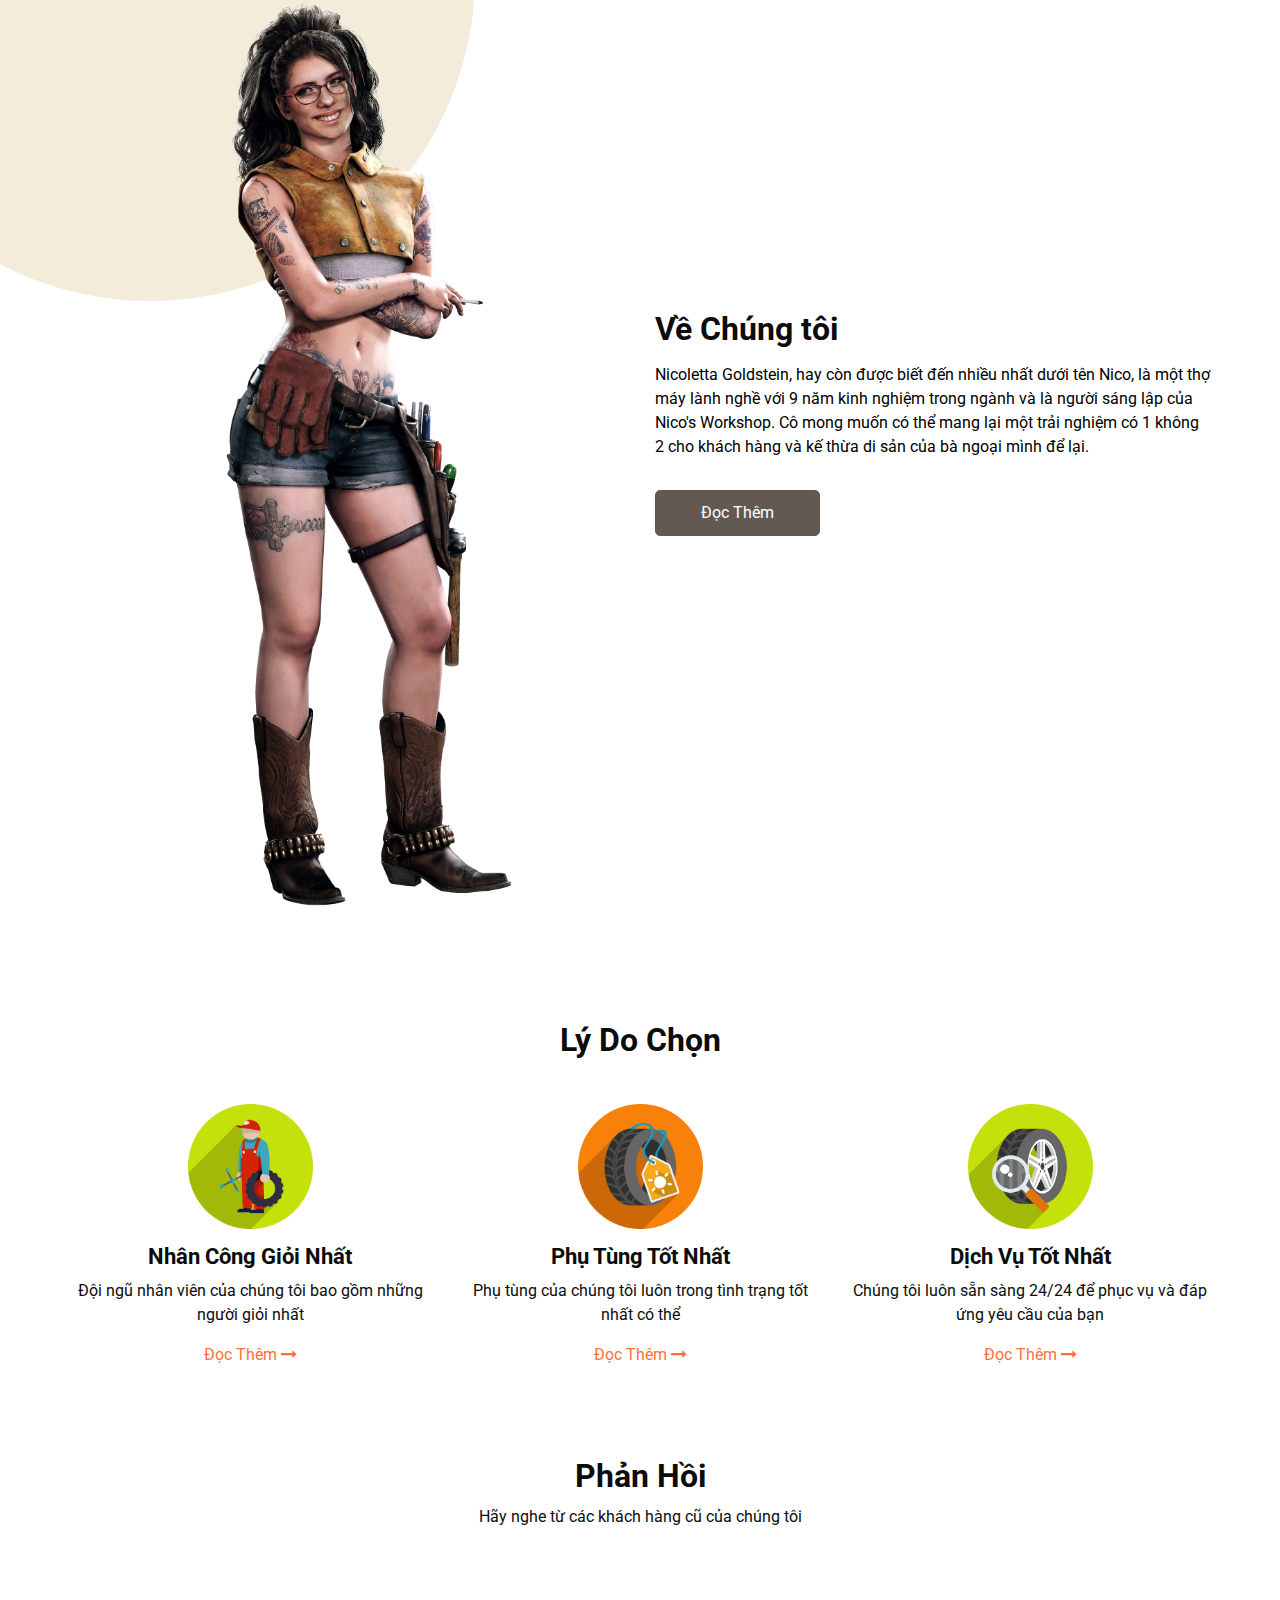
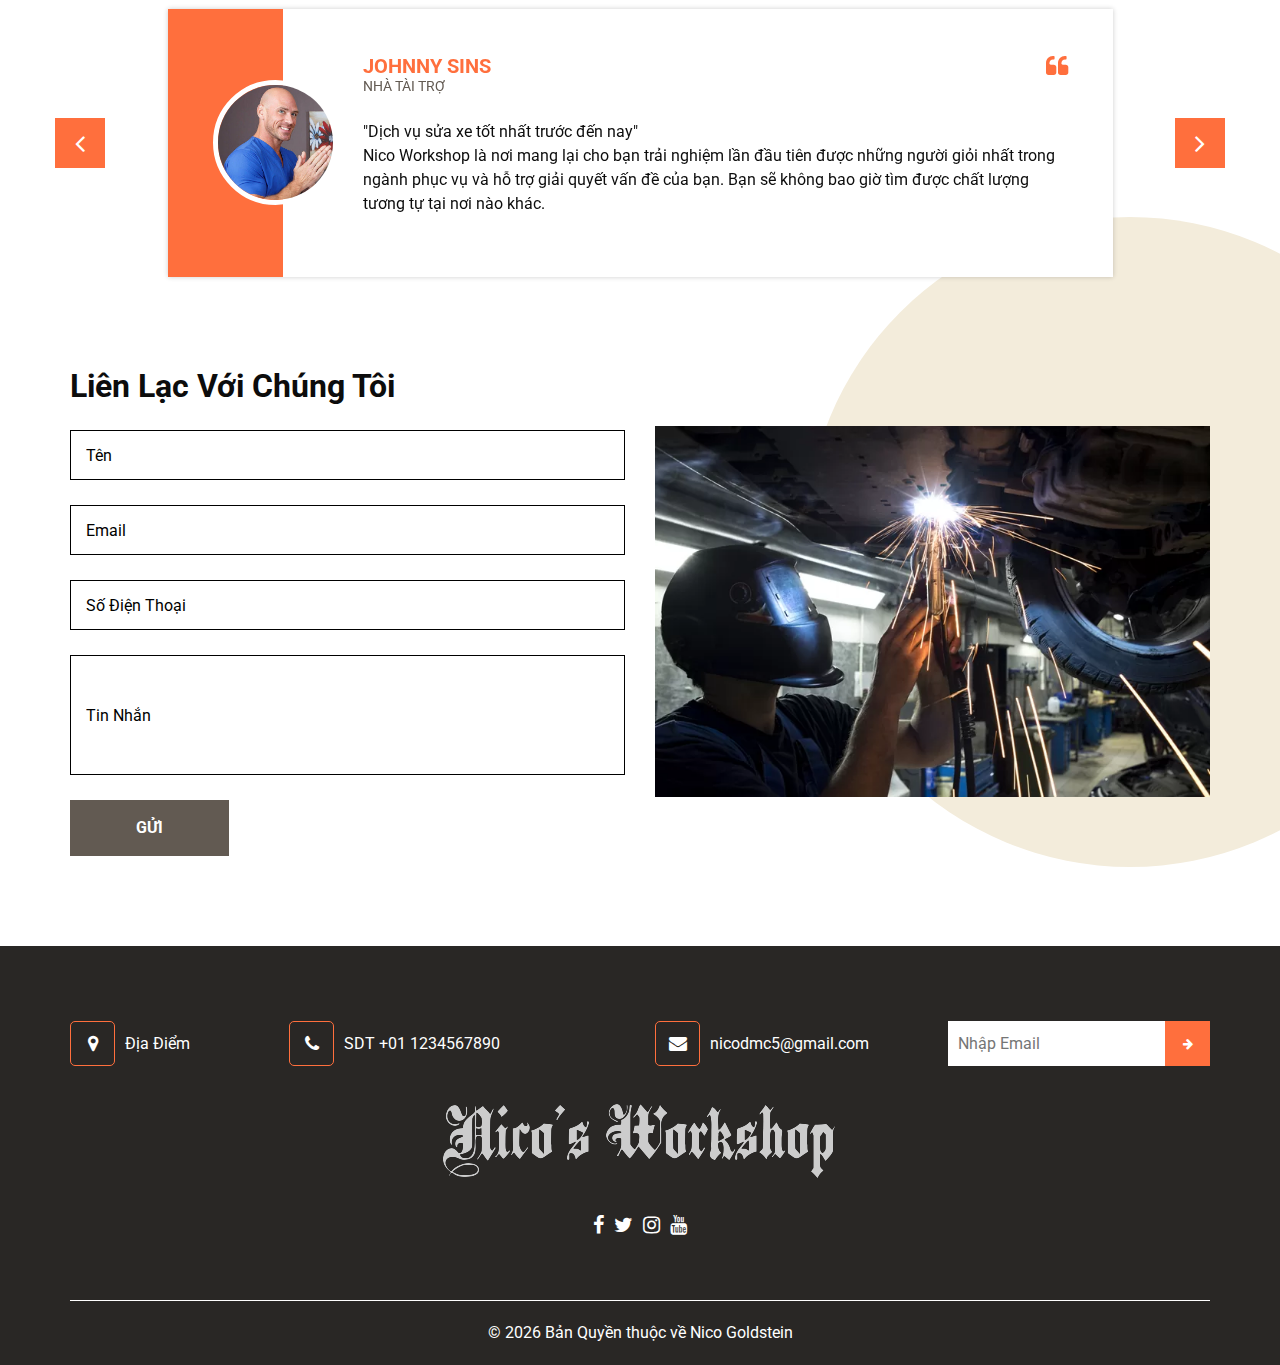
==== commit 8d5df136: "update popup" ====
--- a/index.html
+++ b/index.html
@@ -86,7 +86,8 @@
                   <p>
                     Chúng tôi cung cấp dịch vụ sửa chữa và bảo trì xe hiệu quả cũng như tiết kiệm nhất thị trường </p>
                   <div class="btn-box">
-                    <a href="popup.html" class="btn-1">
+                    <a href="popup.html">
+.html" class="btn-1">
                      Đọc Thêm
                     </a>
                     <a href="" class="btn-2">
@@ -115,7 +116,8 @@
                   <p>
                     Chúng tôi cung cấp dịch vụ rửa xe hiệu quả cũng như tiết kiệm nhất thị trường </p>
                   <div class="btn-box">
-                    <a href="popup.html" class="btn-1">
+                    <a href="popup.html">
+.html" class="btn-1">
                      Đọc Thêm
                     </a>
                     <a href="contact.html" class="btn-2">
@@ -143,7 +145,8 @@
                   <p>
                     Chúng tôi cung cấp dịch vụ nâng cấp và kéo xe hiệu quả cũng như tiết kiệm nhất thị trường </p>
                   <div class="btn-box">
-                    <a href="popup.html" class="btn-1">
+                    <a href="popup.html">
+.html" class="btn-1">
                      Đọc Thêm
                     </a>
                     <a href="contact.html" class="btn-2">
@@ -191,6 +194,7 @@
                Bất cứ vấn đề gì xảy ra với xe của bạn, hãy tìm đến chúng tôi
               </p>
               <a href="popup.html">
+.html">
                Đọc Thêm
                 <i class="fa fa-long-arrow-right" aria-hidden="true"></i>
 
@@ -211,6 +215,7 @@
                Bất cứ vấn đề gì xảy ra với xe của bạn, hãy tìm đến chúng tôi
               </p>
               <a href="popup.html">
+.html">
                Đọc Thêm
                 <i class="fa fa-long-arrow-right" aria-hidden="true"></i>
 
@@ -231,6 +236,7 @@
                Bất cứ vấn đề gì xảy ra với xe của bạn, hãy tìm đến chúng tôi
               </p>
               <a href="popup.html">
+.html">
                Đọc Thêm
                 <i class="fa fa-long-arrow-right" aria-hidden="true"></i>
               </a>
@@ -250,6 +256,7 @@
                Bất cứ vấn đề gì xảy ra với xe của bạn, hãy tìm đến chúng tôi
               </p>
               <a href="popup.html">
+.html">
                Đọc Thêm
                 <i class="fa fa-long-arrow-right" aria-hidden="true"></i>
 
@@ -270,6 +277,7 @@
                Bất cứ vấn đề gì xảy ra với xe của bạn, hãy tìm đến chúng tôi
               </p>
               <a href="popup.html">
+.html">
                Đọc Thêm
                 <i class="fa fa-long-arrow-right" aria-hidden="true"></i>
               </a>
@@ -289,6 +297,7 @@
                Bất cứ vấn đề gì xảy ra với xe của bạn, hãy tìm đến chúng tôi
               </p>
               <a href="popup.html">
+.html">
                Đọc Thêm
                 <i class="fa fa-long-arrow-right" aria-hidden="true"></i>
               </a>
